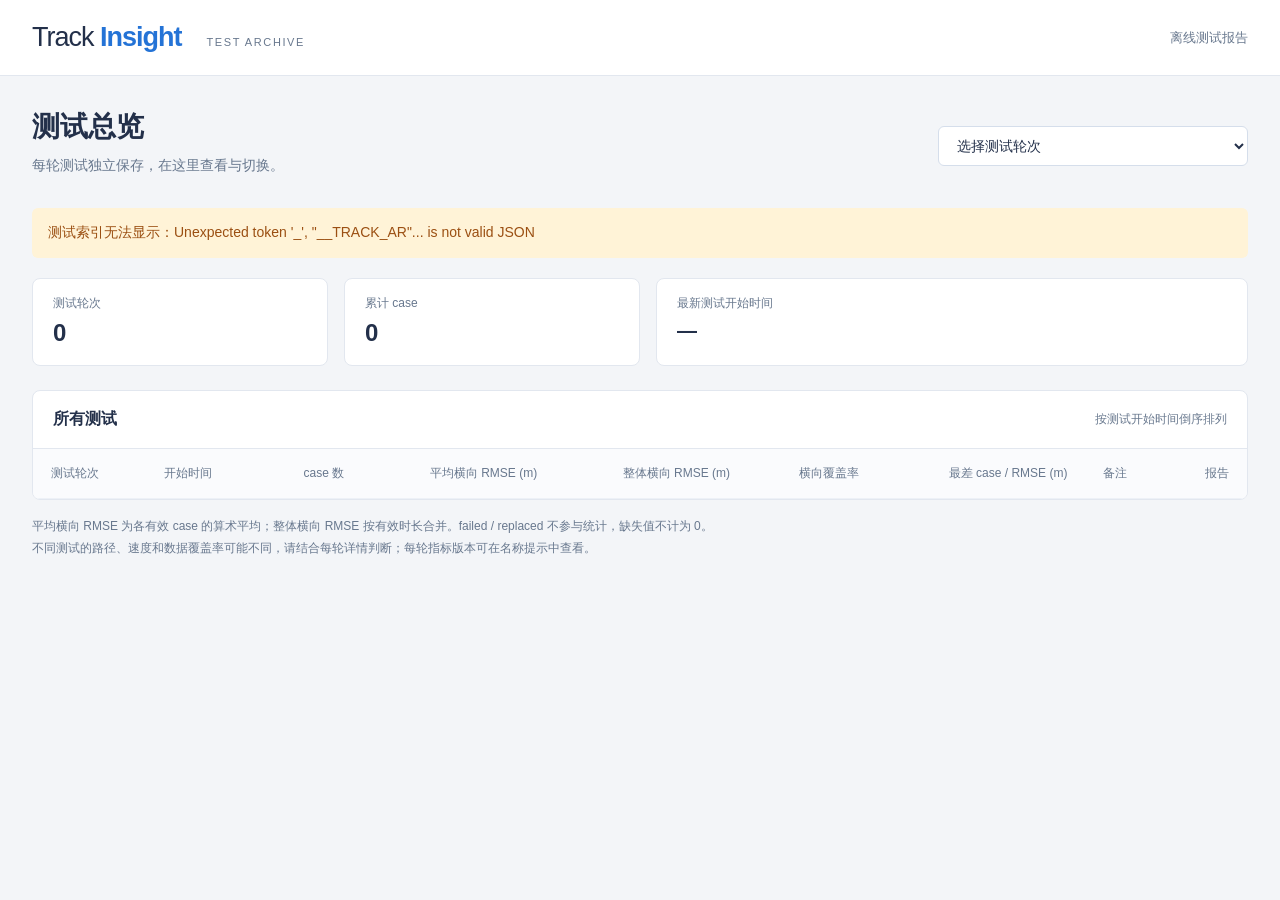
==== resources/archive/index.html @ e622ad1d ":zap: 增加总览模式和一些小改动" ====
<!doctype html>
<html lang="zh-CN"><head><meta charset="utf-8"><meta name="viewport" content="width=device-width,initial-scale=1">
<meta http-equiv="Content-Security-Policy" content="default-src 'none'; script-src 'unsafe-inline'; style-src 'unsafe-inline'; connect-src 'none'; img-src data:">
<title>Track Insight · 测试总览</title>
<style>
:root{font-family:Inter,"Noto Sans CJK SC","Microsoft YaHei",sans-serif;color:#23304a;background:#f3f5f8;font-size:14px;--blue:#2473d6;--muted:#68788e;--border:#e2e7ef}*{box-sizing:border-box}body{margin:0}
header{display:flex;align-items:center;justify-content:space-between;gap:20px;background:white;border-bottom:1px solid var(--border);height:76px;padding:0 32px}.brand{font-size:27px;letter-spacing:-1px}.brand b{color:var(--blue)}.tag{font-size:11px;letter-spacing:1.6px;margin-left:25px;color:var(--muted)}header>span{color:var(--muted);font-size:13px}
main{max-width:1800px;margin:auto;padding:32px}h1{margin:0 0 8px;font-size:28px}p{color:var(--muted);line-height:1.7;margin:6px 0}.heading{display:flex;align-items:center;justify-content:space-between;gap:24px;margin-bottom:24px}.picker{display:flex;align-items:center;gap:12px;flex-shrink:0}select{font:inherit;color:inherit;border:1px solid #d5deeb;border-radius:6px;background:white;padding:10px 14px;width:310px;max-width:100%}select:focus-visible,a:focus-visible{outline:2px solid var(--blue);outline-offset:3px}a{color:var(--blue);text-decoration:none}a:hover{text-decoration:underline}.button{display:inline-block;white-space:nowrap;border:1px solid #d5deeb;background:white;border-radius:6px;padding:10px 16px}.primary{background:var(--blue);color:white;border-color:var(--blue)}
.summary{display:grid;grid-template-columns:1fr 1fr 2fr;gap:16px;margin-bottom:24px}.card{background:white;border:1px solid var(--border);border-radius:8px;padding:16px 20px}.card span{display:block;color:var(--muted);font-size:12px}.card strong{display:block;font-size:24px;line-height:1.4;margin-top:4px;font-weight:600;font-variant-numeric:tabular-nums}.card:last-child strong{font-size:20px}
.panel{border:1px solid var(--border);border-radius:8px;background:white;overflow:hidden}.panelTitle{display:flex;align-items:center;justify-content:space-between;padding:18px 20px;border-bottom:1px solid var(--border)}h2{font-size:16px;margin:0}.panelTitle span{font-size:12px;color:var(--muted)}.tableScroll{overflow:auto}table{width:100%;border-collapse:collapse;font-variant-numeric:tabular-nums;text-align:right;min-width:1100px}th{background:#fafbfd;font-size:12px;color:var(--muted);font-weight:500;white-space:nowrap}th,td{padding:16px 18px;border-bottom:1px solid #edf1f7}th:nth-child(1),th:nth-child(2),th:nth-child(8),td:nth-child(1),td:nth-child(2),td:nth-child(8){text-align:left}td{font-size:13px}tbody tr:last-child td{border-bottom:0}tbody tr:hover{background:#f6f9fe}td:first-child{min-width:180px;max-width:300px;overflow-wrap:anywhere}td:first-child a{font-size:15px;font-weight:600}td small{display:block;margin-top:5px;color:var(--muted);font-size:11px}td.time{white-space:nowrap}td.note{min-width:100px;max-width:260px;white-space:pre-wrap;overflow-wrap:anywhere}.warning{color:#94671e}.empty{padding:45px;text-align:center;color:var(--muted)}footer{margin-top:16px;color:var(--muted);font-size:12px;line-height:1.8}#error{color:#9b4f12;padding:16px;background:#fff3d7;border-radius:6px;margin-bottom:20px}[hidden]{display:none!important}
@media(max-width:1050px){.heading{align-items:flex-start;flex-direction:column}.picker{width:100%}.summary{grid-template-columns:1fr 1fr}.card:last-child{grid-column:1/-1}main{padding:24px 16px}}
@media(max-width:600px){header{padding:0 16px}.tag,header>span{display:none}.picker{align-items:stretch;flex-direction:column}select{width:100%}.button{text-align:center}.panelTitle{align-items:flex-start;gap:10px;flex-direction:column}.card{padding:12px}}
</style></head>
<body><header><div><span class="brand">Track <b>Insight</b></span><span class="tag">TEST ARCHIVE</span></div><span>离线测试报告</span></header>
<main><div class="heading"><div><h1>测试总览</h1><p>每轮测试独立保存，在这里查看与切换。</p></div><div class="picker"><select id="roundSelection" aria-label="选择测试轮次"><option value="">选择测试轮次</option></select><a id="latestReport" class="button primary" hidden>打开最新一轮</a></div></div>
<div id="error" hidden></div><section class="summary"><div class="card"><span>测试轮次</span><strong id="roundCount">0</strong></div><div class="card"><span>累计 case</span><strong id="caseCount">0</strong></div><div class="card"><span>最新测试开始时间</span><strong id="latestTime">—</strong></div></section>
<section class="panel"><div class="panelTitle"><h2>所有测试</h2><span>按测试开始时间倒序排列</span></div><div class="tableScroll"><table><thead><tr><th>测试轮次</th><th>开始时间</th><th>case 数</th><th>平均横向 RMSE (m)</th><th>整体横向 RMSE (m)</th><th>横向覆盖率</th><th>最差 case / RMSE (m)</th><th>备注</th><th>报告</th></tr></thead><tbody id="rounds"></tbody></table></div><p id="empty" class="empty" hidden>还没有测试报告。</p></section>
<footer>平均横向 RMSE 为各有效 case 的算术平均；整体横向 RMSE 按有效时长合并。failed / replaced 不参与统计，缺失值不计为 0。<br>不同测试的路径、速度和数据覆盖率可能不同，请结合每轮详情判断；每轮指标版本可在名称提示中查看。</footer></main>
<script type="application/json" id="archiveData">__TRACK_ARCHIVE_DATA__</script>
<script>
'use strict';
(() => {
  const $=id=>document.getElementById(id),fmt=value=>Number.isFinite(value)?value.toFixed(3):'—';
  const node=(tag,text)=>{const n=document.createElement(tag);if(text!==undefined)n.textContent=text;return n;};
  try {
    const data=JSON.parse($('archiveData').textContent),runs=data.runs;
    $('roundCount').textContent=runs.length;
    $('caseCount').textContent=runs.reduce((sum,r)=>sum+r.overview.case_ids.length,0);
    $('empty').hidden=runs.length>0;$('roundSelection').disabled=!runs.length;
    if(runs.length){$('latestTime').textContent=runs[0].start_label;$('latestReport').hidden=false;$('latestReport').href=runs[0].report;}
    for(const r of runs) {
      if(!/^runs\/run_-?\d+_[a-f0-9]{12}\/report\.html$/.test(r.report))throw new Error('报告路径无效');
      $('roundSelection').add(new Option(r.name+' · '+r.start_label,r.id));
      const tr=node('tr');tr.dataset.run=r.id;
      const name=node('td'),link=node('a',r.name);link.href=r.report;link.title='指标版本：'+r.metric_version;
      name.append(link,node('small',r.paths+' 条路径 · '+r.tasks+' 次导航'));
      if(r.status==='partial'){const badge=node('small','部分图片生成失败');badge.className='warning';name.append(badge);}
      const time=node('td'),parts=r.start_label.split(' ');time.className='time';time.title=r.start_label+' — '+r.end_label;
      time.append(node('div',parts[0]),node('small',parts.slice(1).join(' ')));
      const count=node('td',r.overview.case_ids.length);count.append(node('small','可评价 '+r.overview.ranked_cases));
      const metric=r.overview.averages.lateral||{};
      const coverage=node('td',Number.isFinite(metric.coverage)?(100*metric.coverage).toFixed(1)+'%':'—');
      if(r.analysis_quality!=='confirmed_available')coverage.append(node('small',r.analysis_quality==='unavailable'?'数据不可用':'推定区间'));
      const worst=node('td',r.worst.map(w=>w.plan_id+' / '+fmt(w.rmse)).join('、')||'—');
      const note=node('td',r.note||'—');note.className='note';
      const action=node('td'),open=node('a','查看 →');open.href=r.report;action.append(open);
      tr.append(name,time,count,node('td',fmt(metric.case_mean_rmse)),node('td',fmt(metric.pooled_rmse)),coverage,worst,note,action);$('rounds').append(tr);
    }
    $('roundSelection').onchange=()=>{const run=runs.find(r=>r.id===$('roundSelection').value);if(run)location.href=run.report;};
    window.addEventListener('pageshow',()=>{$('roundSelection').value='';});
  } catch(error){$('error').hidden=false;$('error').textContent='测试索引无法显示：'+error.message;}
})();
</script></body></html>
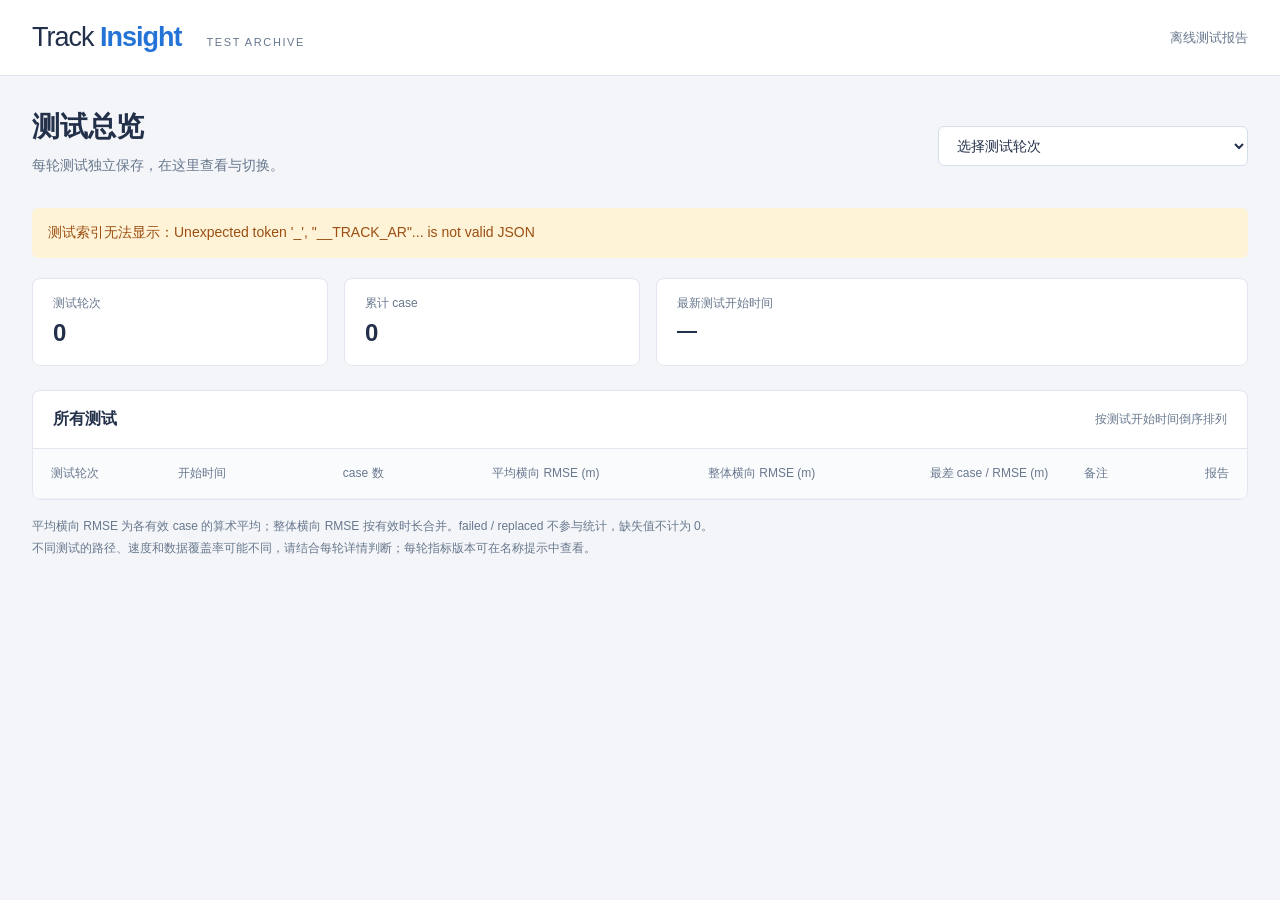
==== commit c58041cd: ":zap: 去掉首页的横向覆盖率" ====
--- a/resources/archive/index.html
+++ b/resources/archive/index.html
@@ -7,14 +7,14 @@
 header{display:flex;align-items:center;justify-content:space-between;gap:20px;background:white;border-bottom:1px solid var(--border);height:76px;padding:0 32px}.brand{font-size:27px;letter-spacing:-1px}.brand b{color:var(--blue)}.tag{font-size:11px;letter-spacing:1.6px;margin-left:25px;color:var(--muted)}header>span{color:var(--muted);font-size:13px}
 main{max-width:1800px;margin:auto;padding:32px}h1{margin:0 0 8px;font-size:28px}p{color:var(--muted);line-height:1.7;margin:6px 0}.heading{display:flex;align-items:center;justify-content:space-between;gap:24px;margin-bottom:24px}.picker{display:flex;align-items:center;gap:12px;flex-shrink:0}select{font:inherit;color:inherit;border:1px solid #d5deeb;border-radius:6px;background:white;padding:10px 14px;width:310px;max-width:100%}select:focus-visible,a:focus-visible{outline:2px solid var(--blue);outline-offset:3px}a{color:var(--blue);text-decoration:none}a:hover{text-decoration:underline}.button{display:inline-block;white-space:nowrap;border:1px solid #d5deeb;background:white;border-radius:6px;padding:10px 16px}.primary{background:var(--blue);color:white;border-color:var(--blue)}
 .summary{display:grid;grid-template-columns:1fr 1fr 2fr;gap:16px;margin-bottom:24px}.card{background:white;border:1px solid var(--border);border-radius:8px;padding:16px 20px}.card span{display:block;color:var(--muted);font-size:12px}.card strong{display:block;font-size:24px;line-height:1.4;margin-top:4px;font-weight:600;font-variant-numeric:tabular-nums}.card:last-child strong{font-size:20px}
-.panel{border:1px solid var(--border);border-radius:8px;background:white;overflow:hidden}.panelTitle{display:flex;align-items:center;justify-content:space-between;padding:18px 20px;border-bottom:1px solid var(--border)}h2{font-size:16px;margin:0}.panelTitle span{font-size:12px;color:var(--muted)}.tableScroll{overflow:auto}table{width:100%;border-collapse:collapse;font-variant-numeric:tabular-nums;text-align:right;min-width:1100px}th{background:#fafbfd;font-size:12px;color:var(--muted);font-weight:500;white-space:nowrap}th,td{padding:16px 18px;border-bottom:1px solid #edf1f7}th:nth-child(1),th:nth-child(2),th:nth-child(8),td:nth-child(1),td:nth-child(2),td:nth-child(8){text-align:left}td{font-size:13px}tbody tr:last-child td{border-bottom:0}tbody tr:hover{background:#f6f9fe}td:first-child{min-width:180px;max-width:300px;overflow-wrap:anywhere}td:first-child a{font-size:15px;font-weight:600}td small{display:block;margin-top:5px;color:var(--muted);font-size:11px}td.time{white-space:nowrap}td.note{min-width:100px;max-width:260px;white-space:pre-wrap;overflow-wrap:anywhere}.warning{color:#94671e}.empty{padding:45px;text-align:center;color:var(--muted)}footer{margin-top:16px;color:var(--muted);font-size:12px;line-height:1.8}#error{color:#9b4f12;padding:16px;background:#fff3d7;border-radius:6px;margin-bottom:20px}[hidden]{display:none!important}
+.panel{border:1px solid var(--border);border-radius:8px;background:white;overflow:hidden}.panelTitle{display:flex;align-items:center;justify-content:space-between;padding:18px 20px;border-bottom:1px solid var(--border)}h2{font-size:16px;margin:0}.panelTitle span{font-size:12px;color:var(--muted)}.tableScroll{overflow:auto}table{width:100%;border-collapse:collapse;font-variant-numeric:tabular-nums;text-align:right;min-width:1100px}th{background:#fafbfd;font-size:12px;color:var(--muted);font-weight:500;white-space:nowrap}th,td{padding:16px 18px;border-bottom:1px solid #edf1f7}th:nth-child(1),th:nth-child(2),th:nth-child(7),td:nth-child(1),td:nth-child(2),td:nth-child(7){text-align:left}td{font-size:13px}tbody tr:last-child td{border-bottom:0}tbody tr:hover{background:#f6f9fe}td:first-child{min-width:180px;max-width:300px;overflow-wrap:anywhere}td:first-child a{font-size:15px;font-weight:600}td small{display:block;margin-top:5px;color:var(--muted);font-size:11px}td.time{white-space:nowrap}td.note{min-width:100px;max-width:260px;white-space:pre-wrap;overflow-wrap:anywhere}.warning{color:#94671e}.empty{padding:45px;text-align:center;color:var(--muted)}footer{margin-top:16px;color:var(--muted);font-size:12px;line-height:1.8}#error{color:#9b4f12;padding:16px;background:#fff3d7;border-radius:6px;margin-bottom:20px}[hidden]{display:none!important}
 @media(max-width:1050px){.heading{align-items:flex-start;flex-direction:column}.picker{width:100%}.summary{grid-template-columns:1fr 1fr}.card:last-child{grid-column:1/-1}main{padding:24px 16px}}
 @media(max-width:600px){header{padding:0 16px}.tag,header>span{display:none}.picker{align-items:stretch;flex-direction:column}select{width:100%}.button{text-align:center}.panelTitle{align-items:flex-start;gap:10px;flex-direction:column}.card{padding:12px}}
 </style></head>
 <body><header><div><span class="brand">Track <b>Insight</b></span><span class="tag">TEST ARCHIVE</span></div><span>离线测试报告</span></header>
 <main><div class="heading"><div><h1>测试总览</h1><p>每轮测试独立保存，在这里查看与切换。</p></div><div class="picker"><select id="roundSelection" aria-label="选择测试轮次"><option value="">选择测试轮次</option></select><a id="latestReport" class="button primary" hidden>打开最新一轮</a></div></div>
 <div id="error" hidden></div><section class="summary"><div class="card"><span>测试轮次</span><strong id="roundCount">0</strong></div><div class="card"><span>累计 case</span><strong id="caseCount">0</strong></div><div class="card"><span>最新测试开始时间</span><strong id="latestTime">—</strong></div></section>
-<section class="panel"><div class="panelTitle"><h2>所有测试</h2><span>按测试开始时间倒序排列</span></div><div class="tableScroll"><table><thead><tr><th>测试轮次</th><th>开始时间</th><th>case 数</th><th>平均横向 RMSE (m)</th><th>整体横向 RMSE (m)</th><th>横向覆盖率</th><th>最差 case / RMSE (m)</th><th>备注</th><th>报告</th></tr></thead><tbody id="rounds"></tbody></table></div><p id="empty" class="empty" hidden>还没有测试报告。</p></section>
+<section class="panel"><div class="panelTitle"><h2>所有测试</h2><span>按测试开始时间倒序排列</span></div><div class="tableScroll"><table><thead><tr><th>测试轮次</th><th>开始时间</th><th>case 数</th><th>平均横向 RMSE (m)</th><th>整体横向 RMSE (m)</th><th>最差 case / RMSE (m)</th><th>备注</th><th>报告</th></tr></thead><tbody id="rounds"></tbody></table></div><p id="empty" class="empty" hidden>还没有测试报告。</p></section>
 <footer>平均横向 RMSE 为各有效 case 的算术平均；整体横向 RMSE 按有效时长合并。failed / replaced 不参与统计，缺失值不计为 0。<br>不同测试的路径、速度和数据覆盖率可能不同，请结合每轮详情判断；每轮指标版本可在名称提示中查看。</footer></main>
 <script type="application/json" id="archiveData">__TRACK_ARCHIVE_DATA__</script>
 <script>
@@ -39,12 +39,10 @@
       time.append(node('div',parts[0]),node('small',parts.slice(1).join(' ')));
       const count=node('td',r.overview.case_ids.length);count.append(node('small','可评价 '+r.overview.ranked_cases));
       const metric=r.overview.averages.lateral||{};
-      const coverage=node('td',Number.isFinite(metric.coverage)?(100*metric.coverage).toFixed(1)+'%':'—');
-      if(r.analysis_quality!=='confirmed_available')coverage.append(node('small',r.analysis_quality==='unavailable'?'数据不可用':'推定区间'));
       const worst=node('td',r.worst.map(w=>w.plan_id+' / '+fmt(w.rmse)).join('、')||'—');
       const note=node('td',r.note||'—');note.className='note';
       const action=node('td'),open=node('a','查看 →');open.href=r.report;action.append(open);
-      tr.append(name,time,count,node('td',fmt(metric.case_mean_rmse)),node('td',fmt(metric.pooled_rmse)),coverage,worst,note,action);$('rounds').append(tr);
+      tr.append(name,time,count,node('td',fmt(metric.case_mean_rmse)),node('td',fmt(metric.pooled_rmse)),worst,note,action);$('rounds').append(tr);
     }
     $('roundSelection').onchange=()=>{const run=runs.find(r=>r.id===$('roundSelection').value);if(run)location.href=run.report;};
     window.addEventListener('pageshow',()=>{$('roundSelection').value='';});
